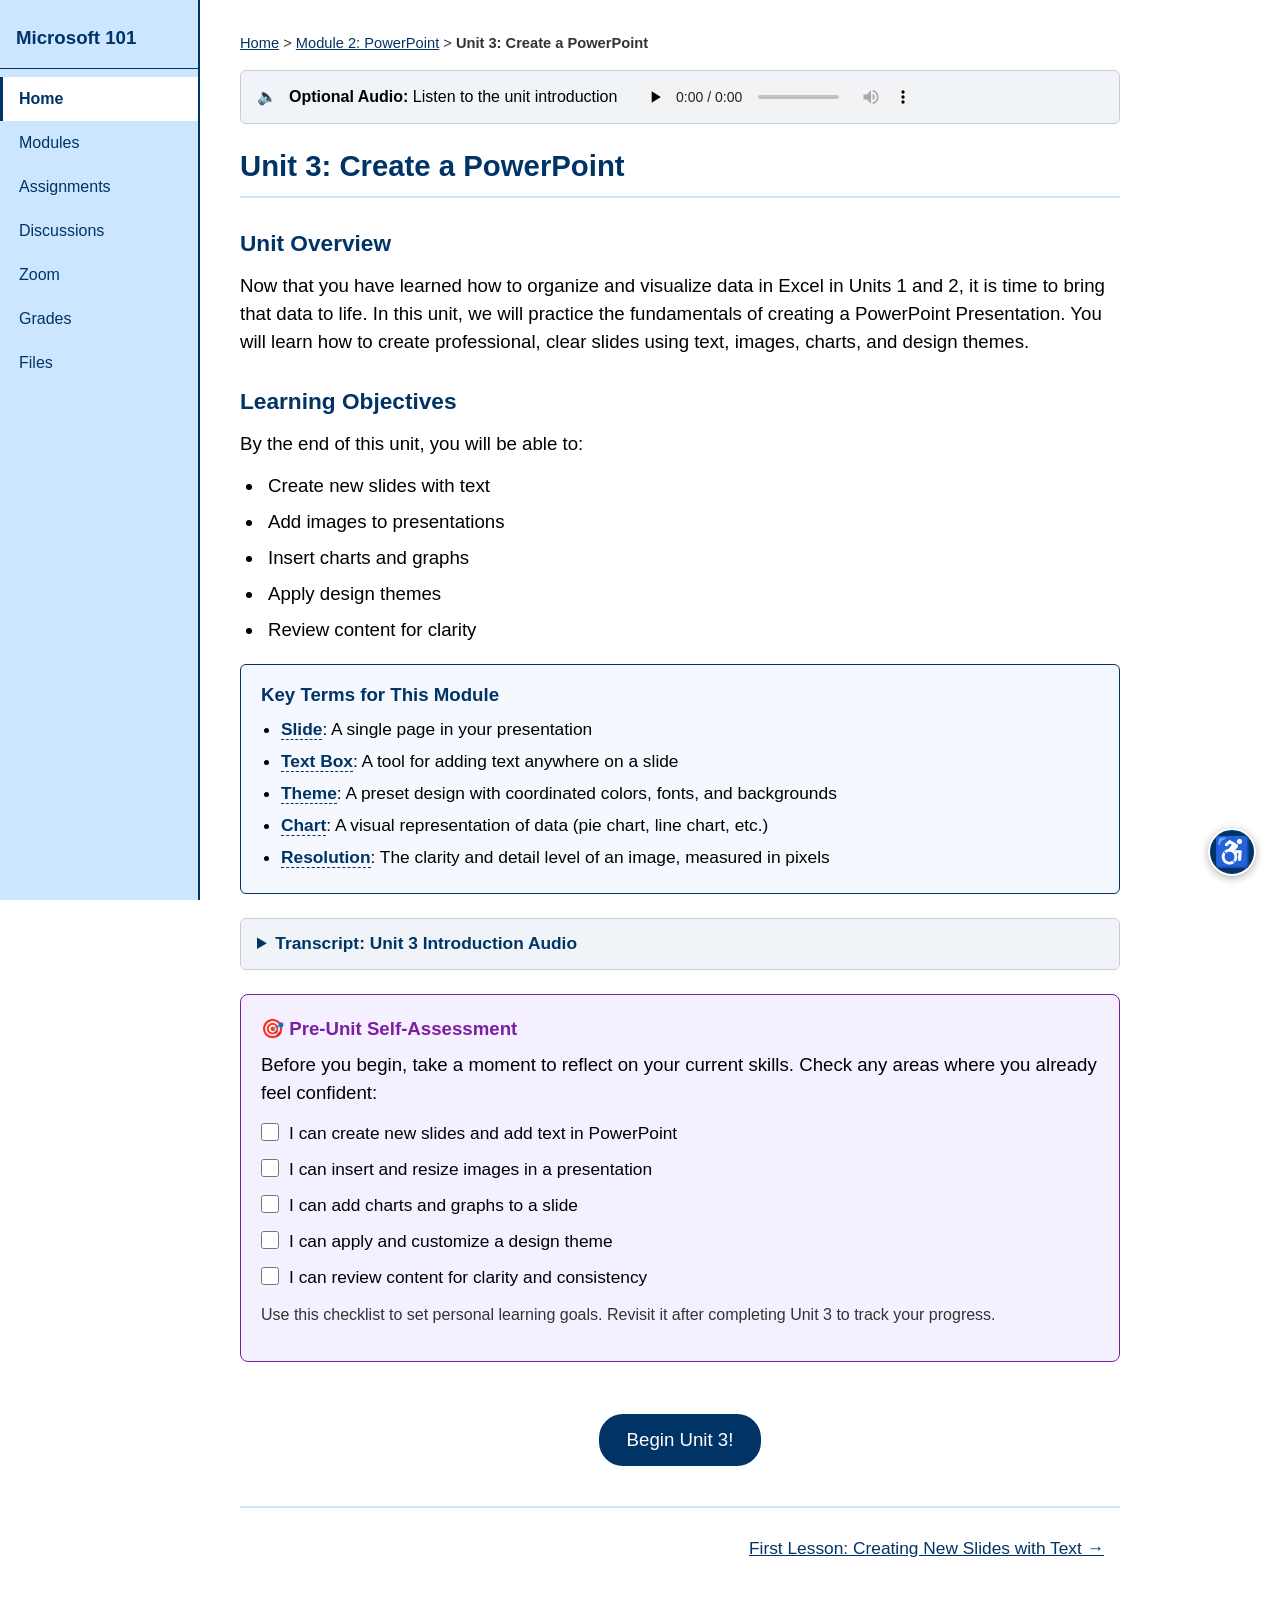
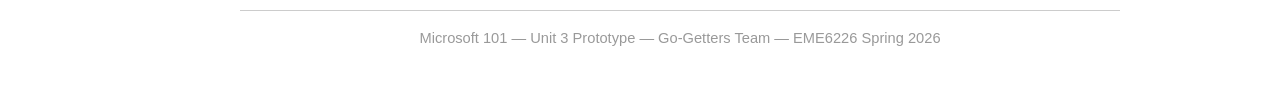
==== frame_2300.html @ 7c6aa48d "Add files via upload" ====
<!DOCTYPE html>
<html lang="en">
<head>
  <meta charset="UTF-8">
  <meta name="viewport" content="width=device-width, initial-scale=1.0">
  <title>Unit 3: Create a PowerPoint - Microsoft 101</title>
  <link rel="stylesheet" href="styles.css">
</head>
<body>
  <a href="#main-content" class="skip-link">Skip to main content</a>
  <nav class="sidebar" aria-label="Course Navigation">
    <div class="course-title">Microsoft 101</div>
    <ul>
      <li><a href="frame_2300.html" class="active" aria-current="page">Home</a></li>
      <li><a href="frame_2300.html">Modules</a></li>
      <li><a href="#">Assignments</a></li>
      <li><a href="frame_4000.html">Discussions</a></li>
      <li><a href="#">Zoom</a></li>
      <li><a href="#">Grades</a></li>
      <li><a href="#">Files</a></li>
    </ul>
  </nav>
  <main id="main-content">
    <div class="breadcrumb" aria-label="Breadcrumb">
      <a href="frame_2300.html">Home</a> &gt;
      <a href="frame_2300.html">Module 2: PowerPoint</a> &gt;
      <strong>Unit 3: Create a PowerPoint</strong>
    </div>
    <div class="audio-control">
      <span aria-hidden="true">&#128264;</span>
      <span><strong>Optional Audio:</strong> Listen to the unit introduction</span>
      <audio controls preload="none" src="2300.mp3" aria-label="Unit 3 introduction audio narration">
        <p>Your browser does not support the audio element. A transcript is available below.</p>
      </audio>
    </div>
    <h1>Unit 3: Create a PowerPoint</h1>
    <h2>Unit Overview</h2>
    <p>Now that you have learned how to organize and visualize data in Excel in Units 1 and 2, it is time to bring that data to life. In this unit, we will practice the fundamentals of creating a PowerPoint Presentation. You will learn how to create professional, clear slides using text, images, charts, and design themes.</p>
    <h2>Learning Objectives</h2>
    <p>By the end of this unit, you will be able to:</p>
    <ul class="objectives-list" aria-label="Unit 3 Learning Objectives">
      <li>Create new slides with text</li>
      <li>Add images to presentations</li>
      <li>Insert charts and graphs</li>
      <li>Apply design themes</li>
      <li>Review content for clarity</li>
    </ul>
    <div class="key-terms-box">
      <h3>Key Terms for This Module</h3>
      <ul>
        <li><span class="glossary-term" tabindex="0" role="term" aria-describedby="def-slide">Slide<span class="tooltip" role="tooltip" id="def-slide">A single page in your presentation</span></span>: A single page in your presentation</li>
        <li><span class="glossary-term" tabindex="0" role="term" aria-describedby="def-textbox">Text Box<span class="tooltip" role="tooltip" id="def-textbox">A tool for adding text anywhere on a slide</span></span>: A tool for adding text anywhere on a slide</li>
        <li><span class="glossary-term" tabindex="0" role="term" aria-describedby="def-theme">Theme<span class="tooltip" role="tooltip" id="def-theme">A preset design with coordinated colors, fonts, and backgrounds</span></span>: A preset design with coordinated colors, fonts, and backgrounds</li>
        <li><span class="glossary-term" tabindex="0" role="term" aria-describedby="def-chart">Chart<span class="tooltip" role="tooltip" id="def-chart">A visual representation of data (pie chart, line chart, etc.)</span></span>: A visual representation of data (pie chart, line chart, etc.)</li>
        <li><span class="glossary-term" tabindex="0" role="term" aria-describedby="def-resolution">Resolution<span class="tooltip" role="tooltip" id="def-resolution">The clarity and detail level of an image, measured in pixels</span></span>: The clarity and detail level of an image, measured in pixels</li>
      </ul>
    </div>
    <details>
      <summary aria-expanded="false">Transcript: Unit 3 Introduction Audio</summary>
      <div class="transcript-content">
<p>Welcome to Unit 3: Create a PowerPoint! In this unit, you’ll learn the essential steps to creating a professional and clear presentation. </p>
      </div>
    </details>
    <div class="self-assessment">
      <h3>&#127919; Pre-Unit Self-Assessment</h3>
      <p>Before you begin, take a moment to reflect on your current skills. Check any areas where you already feel confident:</p>
      <ul>
        <li><label><input type="checkbox" aria-label="I can create new slides and add text in PowerPoint"> I can create new slides and add text in PowerPoint</label></li>
        <li><label><input type="checkbox" aria-label="I can insert and resize images in a presentation"> I can insert and resize images in a presentation</label></li>
        <li><label><input type="checkbox" aria-label="I can add charts and graphs to a slide"> I can add charts and graphs to a slide</label></li>
        <li><label><input type="checkbox" aria-label="I can apply and customize a design theme"> I can apply and customize a design theme</label></li>
        <li><label><input type="checkbox" aria-label="I can review content for clarity and consistency"> I can review content for clarity and consistency</label></li>
      </ul>
      <p style="font-size: 12pt; color: var(--icon-grey);">Use this checklist to set personal learning goals. Revisit it after completing Unit 3 to track your progress.</p>
    </div>
    <div style="text-align: center; margin-top: 32px;">
      <a href="frame_2310.html" class="btn-primary" role="button">Begin Unit 3!</a>
    </div>
    <div class="lesson-nav">
      <span></span>
      <a href="frame_2310.html">First Lesson: Creating New Slides with Text &rarr;</a>
    </div>
    <footer>
      <p>Microsoft 101 &mdash; Unit 3 Prototype &mdash; Go-Getters Team &mdash; EME6226 Spring 2026</p>
    </footer>
  </main>
  <!-- Accessibility Icon Menu - A02 developer notes for Frame 2300 -->
  <button class="a11y-menu-btn" id="a11yToggle" aria-label="Open accessibility options menu" aria-expanded="false" aria-controls="a11yPanel" onclick="toggleA11yMenu()">&#9855;</button>
  <div class="a11y-panel" id="a11yPanel" role="region" aria-label="Accessibility options">
    <h3>Accessibility Options</h3>
    <div class="a11y-option"><span>High Contrast</span><button onclick="toggleContrast()" aria-label="Toggle high contrast mode">Toggle</button></div>
    <div class="a11y-option"><span>Font Size</span><span><button onclick="changeFontSize(-2)" aria-label="Decrease font size">A&minus;</button> <button onclick="changeFontSize(2)" aria-label="Increase font size">A+</button></span></div>
    <div class="a11y-option"><span>Keyboard Nav</span><button onclick="alert('All interactive elements on this page are keyboard accessible. Use Tab to navigate, Enter/Space to activate, and Escape to close menus.')" aria-label="View keyboard navigation guide">Guide</button></div>
  </div>
  <script>
    function toggleA11yMenu(){var p=document.getElementById('a11yPanel'),b=document.getElementById('a11yToggle'),o=p.classList.toggle('open');b.setAttribute('aria-expanded',o);if(o)p.querySelector('button').focus();}
    document.addEventListener('keydown',function(e){if(e.key==='Escape'){var p=document.getElementById('a11yPanel'),b=document.getElementById('a11yToggle');if(p.classList.contains('open')){p.classList.remove('open');b.setAttribute('aria-expanded','false');b.focus();}}});
    function toggleContrast(){document.body.classList.toggle('high-contrast');var hc=document.body.classList.contains('high-contrast');document.body.style.backgroundColor=hc?'#000':'';document.body.style.color=hc?'#FFF':'';document.querySelector('main').style.backgroundColor=hc?'#000':'';}
    function changeFontSize(d){var m=document.querySelector('main'),c=parseFloat(window.getComputedStyle(m).fontSize);m.style.fontSize=(c+d)+'px';}
  </script>
</body>
</html>
---- styles.css ----
/* Microsoft 101 - Unit 3 Prototype Stylesheet */
/* Colors and typography per A02 storyboard specifications */

:root {
  --bg-white: #FFFFFF;
  --accent-dark-blue: #003366;
  --accent-light-blue: #CCE6FF;
  --text-black: #000000;
  --icon-grey: #333333;
  --border-grey: #CCCCCC;
  --locked-grey: #999999;
  --nav-hover: #E6F2FF;
  --success-green: #2E7D32;
  --error-red: #C62828;
}

/* Reset */
*, *::before, *::after {
  box-sizing: border-box;
  margin: 0;
  padding: 0;
}

/* Skip Navigation Link - A02 WCAG 2.4.1 */
.skip-link {
  position: absolute;
  top: -40px;
  left: 0;
  background: var(--accent-dark-blue);
  color: var(--bg-white);
  padding: 8px 16px;
  z-index: 1000;
  font-size: 14px;
  text-decoration: none;
}
.skip-link:focus {
  top: 0;
}

body {
  font-family: Arial, sans-serif;
  font-size: 14pt;
  line-height: 1.5;
  color: var(--text-black);
  background-color: var(--bg-white);
  display: flex;
  min-height: 100vh;
}

/* Sidebar Navigation */
nav.sidebar {
  width: 200px;
  min-height: 100vh;
  background-color: var(--accent-light-blue);
  border-right: 2px solid var(--accent-dark-blue);
  padding: 16px 0;
  flex-shrink: 0;
  position: sticky;
  top: 0;
  align-self: flex-start;
}

nav.sidebar .course-title {
  font-size: 14pt;
  font-weight: bold;
  color: var(--accent-dark-blue);
  padding: 8px 16px 16px;
  border-bottom: 1px solid var(--accent-dark-blue);
  margin-bottom: 8px;
}

nav.sidebar ul {
  list-style: none;
}

nav.sidebar ul li a {
  display: block;
  padding: 10px 16px;
  color: var(--accent-dark-blue);
  text-decoration: none;
  font-size: 12pt;
  border-left: 3px solid transparent;
  transition: background-color 0.2s, border-color 0.2s;
}

nav.sidebar ul li a:hover,
nav.sidebar ul li a:focus {
  background-color: var(--nav-hover);
  border-left-color: var(--accent-dark-blue);
  outline: 2px solid var(--accent-dark-blue);
  outline-offset: -2px;
}

nav.sidebar ul li a.active {
  background-color: var(--bg-white);
  border-left-color: var(--accent-dark-blue);
  font-weight: bold;
}

/* Main Content */
main {
  flex: 1;
  padding: 32px 40px;
  max-width: 960px;
}

/* Breadcrumb Navigation - A02 addition */
.breadcrumb {
  font-size: 11pt;
  color: var(--icon-grey);
  margin-bottom: 16px;
}
.breadcrumb a {
  color: var(--accent-dark-blue);
  text-decoration: underline;
}
.breadcrumb a:hover,
.breadcrumb a:focus {
  outline: 2px solid var(--accent-dark-blue);
  outline-offset: 2px;
}

/* Page Title - H1 */
h1 {
  font-size: 22pt;
  color: var(--accent-dark-blue);
  margin-bottom: 20px;
  padding-bottom: 8px;
  border-bottom: 2px solid var(--accent-light-blue);
}

/* Section Headings */
h2 {
  font-size: 17pt;
  color: var(--accent-dark-blue);
  margin-top: 28px;
  margin-bottom: 12px;
}

h3 {
  font-size: 14pt;
  color: var(--icon-grey);
  margin-top: 20px;
  margin-bottom: 8px;
}

p {
  margin-bottom: 14px;
}

/* Objectives & Key Terms */
.objectives-list {
  margin: 12px 0 20px 24px;
}
.objectives-list li {
  margin-bottom: 8px;
  padding-left: 4px;
}

.key-terms-box {
  background-color: #F5F9FF;
  border: 1px solid var(--accent-dark-blue);
  border-radius: 6px;
  padding: 16px 20px;
  margin: 16px 0 24px;
}

.key-terms-box h3 {
  margin-top: 0;
  color: var(--accent-dark-blue);
}

.key-terms-box ul {
  list-style: disc;
  margin-left: 20px;
}

.key-terms-box ul li {
  margin-bottom: 6px;
  font-size: 13pt;
}

/* Buttons */
.btn-primary {
  display: inline-block;
  background-color: var(--accent-dark-blue);
  color: var(--bg-white);
  padding: 12px 28px;
  border: none;
  border-radius: 24px;
  font-size: 14pt;
  font-family: Arial, sans-serif;
  text-decoration: none;
  cursor: pointer;
  margin-top: 20px;
  transition: background-color 0.2s;
}

.btn-primary:hover,
.btn-primary:focus {
  background-color: #004C99;
  outline: 3px solid var(--accent-dark-blue);
  outline-offset: 2px;
}

.btn-secondary {
  display: inline-block;
  background-color: var(--bg-white);
  color: var(--accent-dark-blue);
  padding: 10px 20px;
  border: 2px solid var(--accent-dark-blue);
  border-radius: 6px;
  font-size: 13pt;
  font-family: Arial, sans-serif;
  text-decoration: none;
  cursor: pointer;
  margin-top: 12px;
  transition: background-color 0.2s;
}

.btn-secondary:hover,
.btn-secondary:focus {
  background-color: var(--accent-light-blue);
  outline: 3px solid var(--accent-dark-blue);
  outline-offset: 2px;
}

/* Audio Player - Optional, per A02 */
.audio-control {
  background-color: #F0F4F8;
  border: 1px solid var(--border-grey);
  border-radius: 6px;
  padding: 10px 16px;
  margin-bottom: 20px;
  display: flex;
  align-items: center;
  gap: 12px;
  font-size: 12pt;
}

.audio-control audio {
  height: 32px;
}

/* Video Placeholder */
.video-placeholder {
  background-color: #1a1a1a;
  color: #FFFFFF;
  border-radius: 8px;
  padding: 60px 20px;
  text-align: center;
  margin: 16px 0 24px;
  font-size: 13pt;
  position: relative;
}

.video-placeholder .play-icon {
  display: block;
  font-size: 40pt;
  margin-bottom: 12px;
  opacity: 0.7;
}

/* Embedded Video Container */
.video-container {
  position: relative;
  width: 100%;
  padding-bottom: 56.25%;
  margin: 16px 0 24px;
  border-radius: 8px;
  overflow: hidden;
  background: #000;
}

.video-container iframe {
  position: absolute;
  top: 0;
  left: 0;
  width: 100%;
  height: 100%;
  border: none;
}

/* Resource Links */
.resource-link {
  display: block;
  padding: 10px 16px;
  margin: 8px 0;
  background-color: #F5F9FF;
  border-left: 4px solid var(--accent-dark-blue);
  color: var(--accent-dark-blue);
  text-decoration: underline;
  font-size: 13pt;
  border-radius: 0 4px 4px 0;
  transition: background-color 0.2s;
}

.resource-link:hover,
.resource-link:focus {
  background-color: var(--accent-light-blue);
  outline: 2px solid var(--accent-dark-blue);
  outline-offset: 2px;
}

/* Tip Box */
.tip-box {
  background-color: #FFF9E6;
  border: 1px solid #E6C200;
  border-left: 4px solid #E6C200;
  border-radius: 0 6px 6px 0;
  padding: 12px 16px;
  margin: 16px 0;
  font-size: 13pt;
}

.tip-box strong {
  color: var(--icon-grey);
}

/* Knowledge Check / Assessment */
.knowledge-check {
  background-color: #F0FFF0;
  border: 2px solid var(--success-green);
  border-radius: 8px;
  padding: 20px;
  margin: 24px 0;
}

.knowledge-check h3 {
  color: var(--success-green);
  margin-top: 0;
}

/* Discussion Forum Styles */
.discussion-prompt {
  background-color: #F5F9FF;
  border: 1px solid var(--border-grey);
  border-radius: 8px;
  padding: 20px;
  margin: 16px 0;
}

.reply-box {
  width: 100%;
  min-height: 120px;
  padding: 12px;
  border: 2px solid var(--border-grey);
  border-radius: 6px;
  font-family: Arial, sans-serif;
  font-size: 13pt;
  resize: vertical;
  margin-top: 12px;
}

.reply-box:focus {
  border-color: var(--accent-dark-blue);
  outline: 2px solid var(--accent-dark-blue);
  outline-offset: 0;
}

/* Lesson Navigation (Next/Previous) */
.lesson-nav {
  display: flex;
  justify-content: space-between;
  margin-top: 40px;
  padding-top: 20px;
  border-top: 2px solid var(--accent-light-blue);
}

.lesson-nav a {
  color: var(--accent-dark-blue);
  text-decoration: underline;
  font-size: 13pt;
  padding: 8px 16px;
  border-radius: 4px;
}

.lesson-nav a:hover,
.lesson-nav a:focus {
  background-color: var(--accent-light-blue);
  outline: 2px solid var(--accent-dark-blue);
  outline-offset: 2px;
}

/* Placeholder Notice */
.placeholder-notice {
  background-color: #FFF3E0;
  border: 1px dashed #E65100;
  border-radius: 6px;
  padding: 16px;
  margin: 16px 0;
  font-size: 12pt;
  color: #BF360C;
}

.placeholder-notice strong {
  display: block;
  margin-bottom: 4px;
  font-size: 13pt;
}

/* Collapsible Transcript - A02 */
details {
  margin: 16px 0;
  border: 1px solid var(--border-grey);
  border-radius: 6px;
  overflow: hidden;
}

details summary {
  padding: 12px 16px;
  background-color: #F0F4F8;
  cursor: pointer;
  font-weight: bold;
  font-size: 13pt;
  color: var(--accent-dark-blue);
}

details summary:hover,
details summary:focus {
  background-color: var(--accent-light-blue);
  outline: 2px solid var(--accent-dark-blue);
  outline-offset: -2px;
}

details[open] summary {
  border-bottom: 1px solid var(--border-grey);
}

details .transcript-content {
  padding: 16px;
  font-size: 12pt;
  line-height: 1.6;
}

/* Image comparison - A02 accessible version */
.comparison-row {
  display: flex;
  gap: 24px;
  margin: 16px 0;
  flex-wrap: wrap;
}

.comparison-item {
  flex: 1;
  min-width: 250px;
  text-align: center;
  padding: 16px;
  border: 2px solid var(--border-grey);
  border-radius: 8px;
}

.comparison-item.bad {
  border-color: var(--error-red);
}

.comparison-item.good {
  border-color: var(--success-green);
}

.comparison-label {
  font-weight: bold;
  font-size: 14pt;
  margin-bottom: 8px;
  display: flex;
  align-items: center;
  justify-content: center;
  gap: 8px;
}

.comparison-item.bad .comparison-label {
  color: var(--error-red);
}

.comparison-item.good .comparison-label {
  color: var(--success-green);
}

.img-placeholder {
  background-color: #E0E0E0;
  width: 100%;
  height: 160px;
  display: flex;
  align-items: center;
  justify-content: center;
  border-radius: 4px;
  font-size: 12pt;
  color: var(--icon-grey);
  margin-top: 8px;
}

/* Footer */
footer {
  margin-top: 40px;
  padding: 16px 0;
  border-top: 1px solid var(--border-grey);
  font-size: 11pt;
  color: var(--locked-grey);
  text-align: center;
}

/* Responsive */
@media (max-width: 768px) {
  body {
    flex-direction: column;
  }
  nav.sidebar {
    width: 100%;
    min-height: auto;
    position: relative;
  }
  main {
    padding: 20px;
  }
}

/* Accessibility Icon Menu - A02 Frames 2300 & 2310 */
.a11y-menu-btn {
  position: fixed;
  bottom: 24px;
  right: 24px;
  width: 48px;
  height: 48px;
  border-radius: 50%;
  background-color: var(--accent-dark-blue);
  color: var(--bg-white);
  border: 2px solid var(--bg-white);
  font-size: 22pt;
  cursor: pointer;
  z-index: 900;
  display: flex;
  align-items: center;
  justify-content: center;
  box-shadow: 0 2px 8px rgba(0,0,0,0.3);
  transition: background-color 0.2s;
}
.a11y-menu-btn:hover,
.a11y-menu-btn:focus {
  background-color: #004C99;
  outline: 3px solid var(--accent-dark-blue);
  outline-offset: 2px;
}

.a11y-panel {
  position: fixed;
  bottom: 84px;
  right: 24px;
  width: 260px;
  background-color: var(--bg-white);
  border: 2px solid var(--accent-dark-blue);
  border-radius: 10px;
  box-shadow: 0 4px 16px rgba(0,0,0,0.2);
  z-index: 901;
  padding: 16px;
  display: none;
}
.a11y-panel.open {
  display: block;
}
.a11y-panel h3 {
  margin-top: 0;
  font-size: 13pt;
  color: var(--accent-dark-blue);
  border-bottom: 1px solid var(--border-grey);
  padding-bottom: 8px;
  margin-bottom: 12px;
}
.a11y-option {
  display: flex;
  align-items: center;
  justify-content: space-between;
  padding: 8px 4px;
  font-size: 12pt;
  border-bottom: 1px solid #EEE;
}
.a11y-option:last-child {
  border-bottom: none;
}
.a11y-option button {
  background-color: var(--accent-light-blue);
  color: var(--accent-dark-blue);
  border: 1px solid var(--accent-dark-blue);
  border-radius: 4px;
  padding: 4px 10px;
  cursor: pointer;
  font-size: 11pt;
  font-family: Arial, sans-serif;
}
.a11y-option button:hover,
.a11y-option button:focus {
  background-color: var(--accent-dark-blue);
  color: var(--bg-white);
  outline: 2px solid var(--accent-dark-blue);
  outline-offset: 2px;
}

/* Glossary Tooltips - A02 UDL 2.2, WCAG 1.4.13 */
.glossary-term {
  position: relative;
  border-bottom: 1px dashed var(--accent-dark-blue);
  color: var(--accent-dark-blue);
  cursor: help;
  font-weight: bold;
}
.glossary-term .tooltip {
  position: absolute;
  bottom: 100%;
  left: 50%;
  transform: translateX(-50%);
  background-color: var(--accent-dark-blue);
  color: var(--bg-white);
  padding: 8px 12px;
  border-radius: 6px;
  font-size: 11pt;
  font-weight: normal;
  white-space: normal;
  width: 220px;
  text-align: center;
  visibility: hidden;
  opacity: 0;
  transition: opacity 0.2s, visibility 0.2s;
  z-index: 100;
  pointer-events: none;
  box-shadow: 0 2px 6px rgba(0,0,0,0.2);
  margin-bottom: 6px;
}
.glossary-term .tooltip::after {
  content: "";
  position: absolute;
  top: 100%;
  left: 50%;
  transform: translateX(-50%);
  border-width: 6px;
  border-style: solid;
  border-color: var(--accent-dark-blue) transparent transparent transparent;
}
.glossary-term:hover .tooltip,
.glossary-term:focus .tooltip {
  visibility: visible;
  opacity: 1;
}

/* Self-Assessment Checklist - A02 UDL 6.1, 9.3 */
.self-assessment {
  background-color: #F5F0FF;
  border: 1px solid #7B1FA2;
  border-radius: 8px;
  padding: 20px;
  margin: 24px 0;
}
.self-assessment h3 {
  color: #7B1FA2;
  margin-top: 0;
}
.self-assessment ul {
  list-style: none;
  margin: 12px 0;
}
.self-assessment ul li {
  margin-bottom: 10px;
  font-size: 13pt;
}
.self-assessment ul li label {
  display: flex;
  align-items: flex-start;
  gap: 10px;
  cursor: pointer;
}
.self-assessment ul li input[type="checkbox"] {
  width: 18px;
  height: 18px;
  margin-top: 2px;
  accent-color: #7B1FA2;
  flex-shrink: 0;
}
.self-assessment ul li input[type="checkbox"]:focus {
  outline: 2px solid #7B1FA2;
  outline-offset: 2px;
}
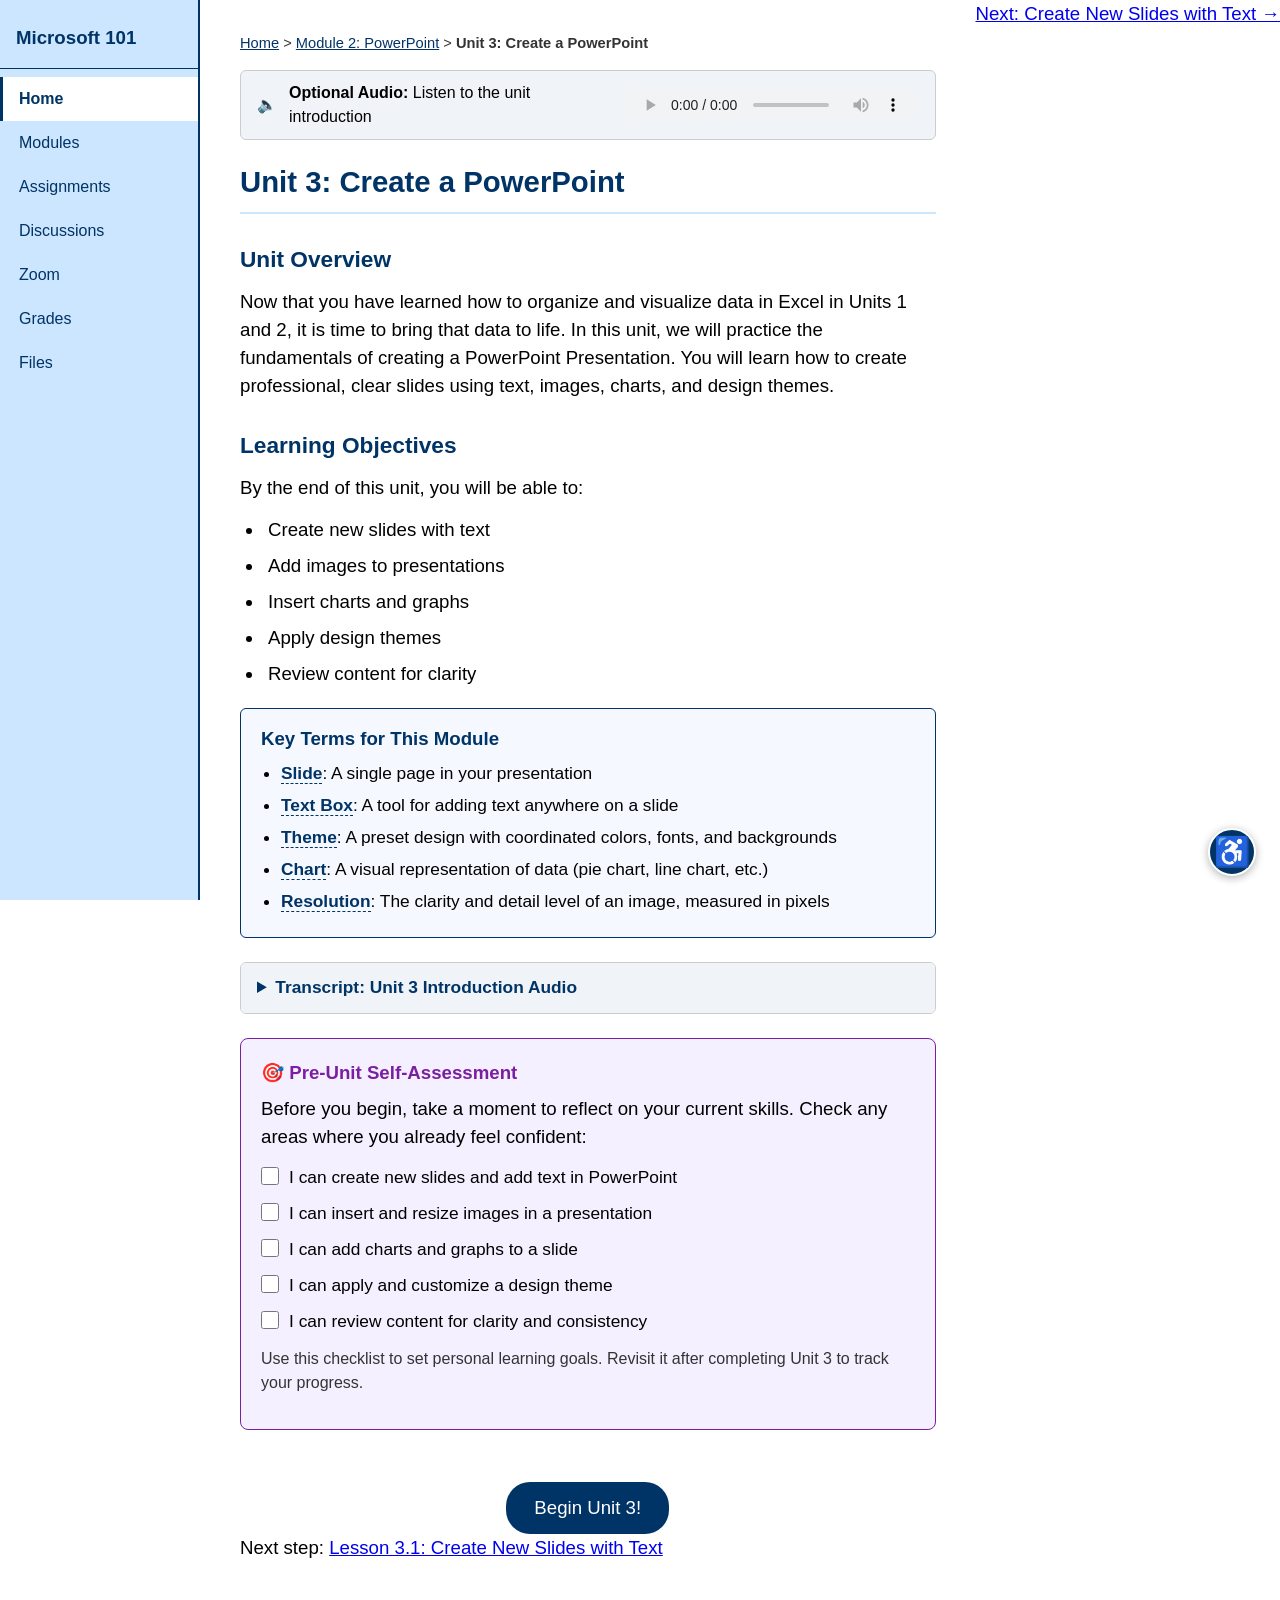
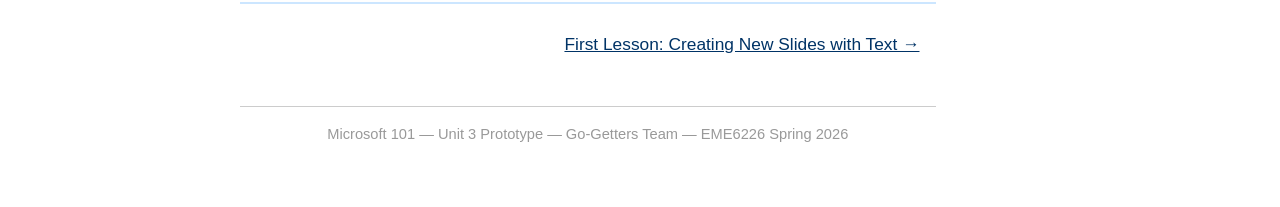
==== commit e63ef790: "Update frame_2300.html" ====
--- a/frame_2300.html
+++ b/frame_2300.html
@@ -29,7 +29,7 @@
     <div class="audio-control">
       <span aria-hidden="true">&#128264;</span>
       <span><strong>Optional Audio:</strong> Listen to the unit introduction</span>
-      <audio controls preload="none" src="2300.mp3" aria-label="Unit 3 introduction audio narration">
+      <audio controls preload="none" aria-label="Unit 3 introduction audio narration">
         <p>Your browser does not support the audio element. A transcript is available below.</p>
       </audio>
     </div>
@@ -58,7 +58,7 @@
     <details>
       <summary aria-expanded="false">Transcript: Unit 3 Introduction Audio</summary>
       <div class="transcript-content">
-<p>Welcome to Unit 3: Create a PowerPoint! In this unit, you’ll learn the essential steps to creating a professional and clear presentation. </p>
+        <p>Welcome to Unit 3: Create a PowerPoint! Now that you have learned how to organize and visualize data in Excel in Units 1 and 2, it is time to bring that data to life in a professional presentation. In this unit, you'll learn the essential steps to creating a clear and polished PowerPoint. We'll cover how to create new slides with text, add images, insert charts and graphs, apply design themes, and review your content for clarity. Let's get started!</p>
       </div>
     </details>
     <div class="self-assessment">
@@ -75,6 +75,9 @@
     </div>
     <div style="text-align: center; margin-top: 32px;">
       <a href="frame_2310.html" class="btn-primary" role="button">Begin Unit 3!</a>
+    </div>
+    <div class="next-step-callout">
+      Next step: <a href="frame_2310.html">Lesson 3.1: Create New Slides with Text</a>
     </div>
     <div class="lesson-nav">
       <span></span>
@@ -98,5 +101,9 @@
     function toggleContrast(){document.body.classList.toggle('high-contrast');var hc=document.body.classList.contains('high-contrast');document.body.style.backgroundColor=hc?'#000':'';document.body.style.color=hc?'#FFF':'';document.querySelector('main').style.backgroundColor=hc?'#000':'';}
     function changeFontSize(d){var m=document.querySelector('main'),c=parseFloat(window.getComputedStyle(m).fontSize);m.style.fontSize=(c+d)+'px';}
   </script>
+  <nav class="sticky-nav" aria-label="Lesson navigation">
+    <span class="sticky-placeholder"></span>
+    <a href="frame_2310.html">Next: Create New Slides with Text &rarr;</a>
+  </nav>
 </body>
 </html>
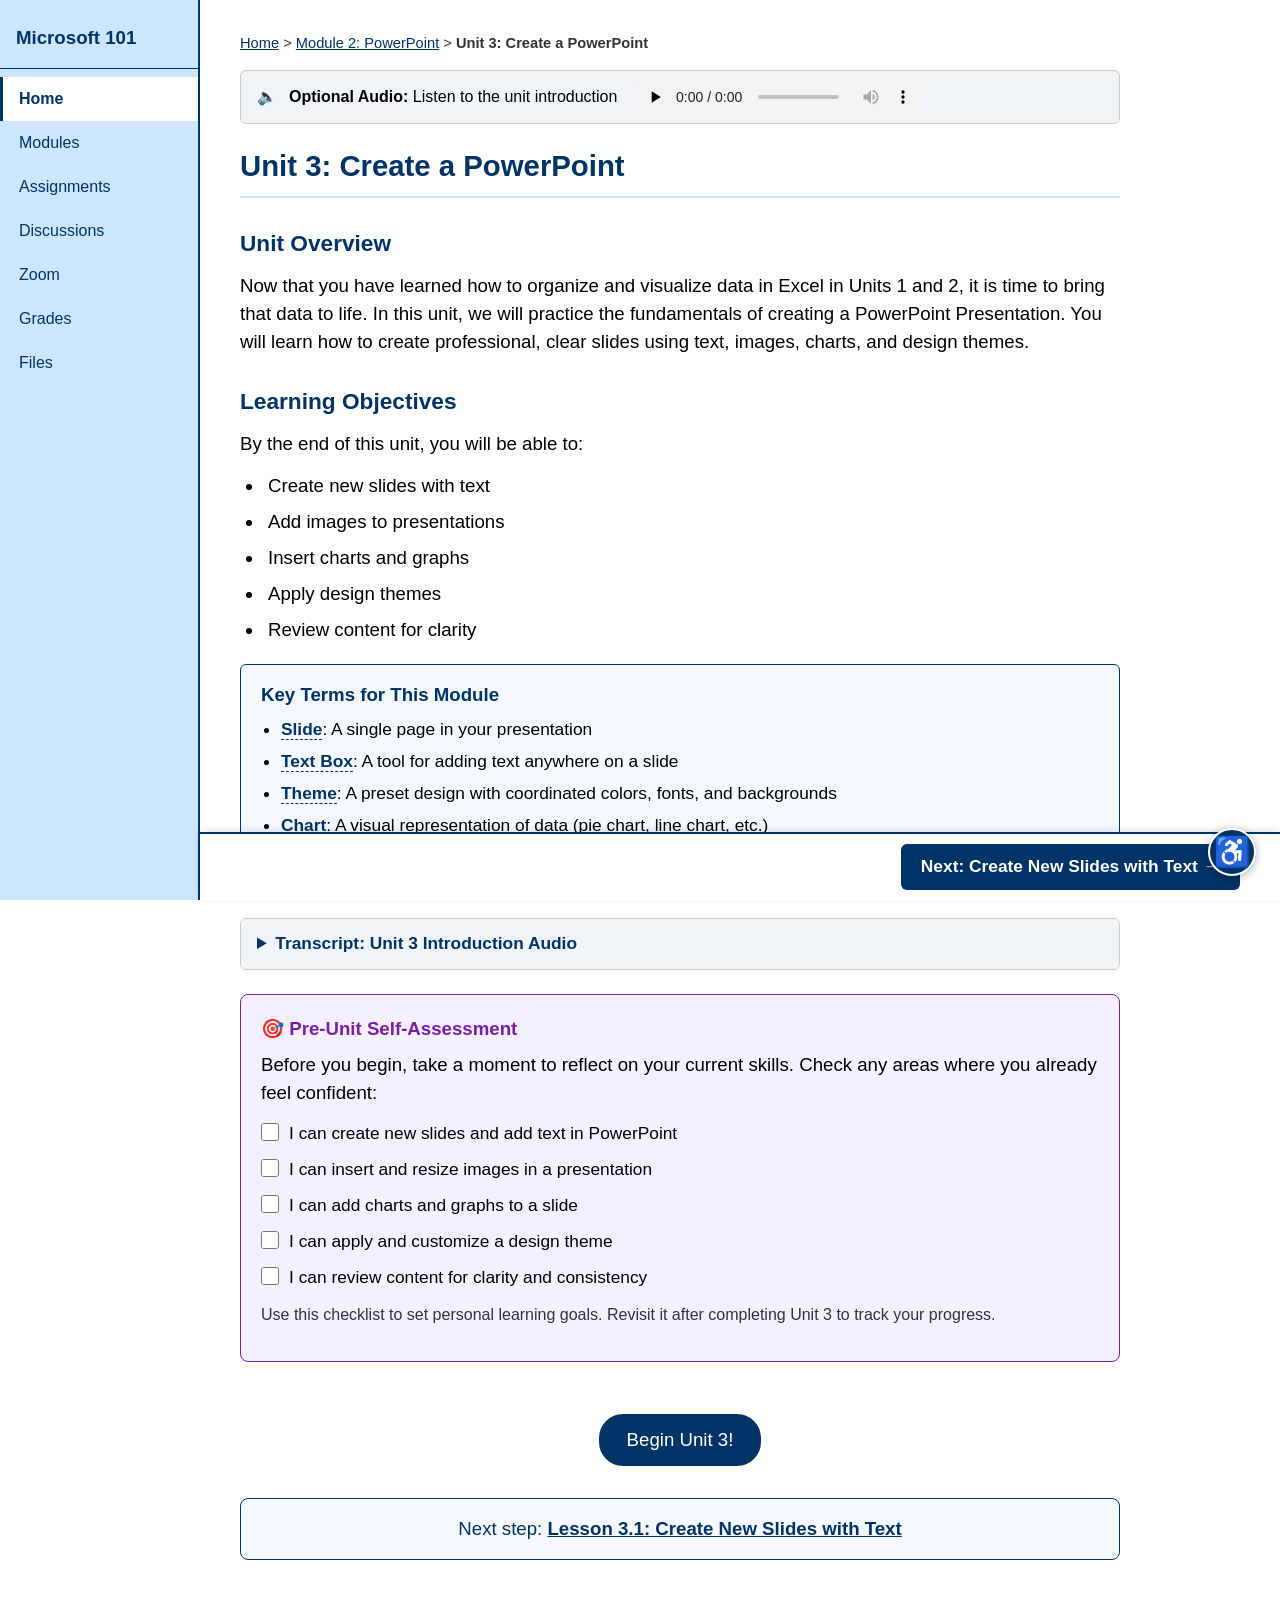
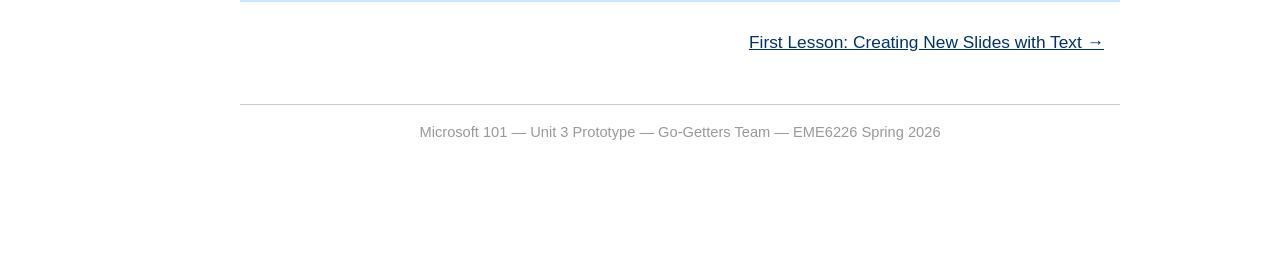
==== commit 24d35821: "Update frame_2300.html" ====
--- a/frame_2300.html
+++ b/frame_2300.html
@@ -29,7 +29,7 @@
     <div class="audio-control">
       <span aria-hidden="true">&#128264;</span>
       <span><strong>Optional Audio:</strong> Listen to the unit introduction</span>
-      <audio controls preload="none" aria-label="Unit 3 introduction audio narration">
+   <audio controls preload="none" src="2300.mp3" aria-label="Unit 3 introduction audio narration">
         <p>Your browser does not support the audio element. A transcript is available below.</p>
       </audio>
     </div>
@@ -58,7 +58,7 @@
     <details>
       <summary aria-expanded="false">Transcript: Unit 3 Introduction Audio</summary>
       <div class="transcript-content">
-        <p>Welcome to Unit 3: Create a PowerPoint! Now that you have learned how to organize and visualize data in Excel in Units 1 and 2, it is time to bring that data to life in a professional presentation. In this unit, you'll learn the essential steps to creating a clear and polished PowerPoint. We'll cover how to create new slides with text, add images, insert charts and graphs, apply design themes, and review your content for clarity. Let's get started!</p>
+        <p>Welcome to Unit 3: Create a PowerPoint! In this unit you'll learn the essential steps to creating a professional and clear presentation.</p>
       </div>
     </details>
     <div class="self-assessment">
--- a/styles.css
+++ b/styles.css
@@ -677,3 +677,72 @@
   outline: 2px solid #7B1FA2;
   outline-offset: 2px;
 }
+
+/* Sticky Floating Lesson Navigation - visible while scrolling */
+.sticky-nav {
+  position: fixed;
+  bottom: 0;
+  left: 200px; /* sidebar width */
+  right: 0;
+  background-color: var(--bg-white);
+  border-top: 2px solid var(--accent-dark-blue);
+  padding: 10px 40px;
+  display: flex;
+  justify-content: space-between;
+  align-items: center;
+  z-index: 800;
+  box-shadow: 0 -2px 8px rgba(0,0,0,0.1);
+}
+.sticky-nav a {
+  color: var(--bg-white);
+  background-color: var(--accent-dark-blue);
+  text-decoration: none;
+  font-size: 13pt;
+  font-family: Arial, sans-serif;
+  padding: 10px 20px;
+  border-radius: 6px;
+  transition: background-color 0.2s;
+  font-weight: bold;
+}
+.sticky-nav a:hover,
+.sticky-nav a:focus {
+  background-color: #004C99;
+  outline: 3px solid var(--accent-dark-blue);
+  outline-offset: 2px;
+}
+.sticky-nav .sticky-placeholder {
+  width: 180px; /* keeps layout balanced when only one link exists */
+}
+@media (max-width: 768px) {
+  .sticky-nav {
+    left: 0;
+    padding: 10px 16px;
+  }
+}
+
+/* Next Step callout above bottom nav */
+.next-step-callout {
+  text-align: center;
+  margin-top: 32px;
+  padding: 16px;
+  background-color: #F5F9FF;
+  border: 1px solid var(--accent-dark-blue);
+  border-radius: 8px;
+  font-size: 14pt;
+  color: var(--accent-dark-blue);
+}
+.next-step-callout a {
+  color: var(--accent-dark-blue);
+  font-weight: bold;
+  text-decoration: underline;
+}
+.next-step-callout a:hover,
+.next-step-callout a:focus {
+  outline: 2px solid var(--accent-dark-blue);
+  outline-offset: 2px;
+}
+
+/* Add bottom padding to main so sticky nav doesn't cover content */
+main {
+  padding-bottom: 80px;
+}
